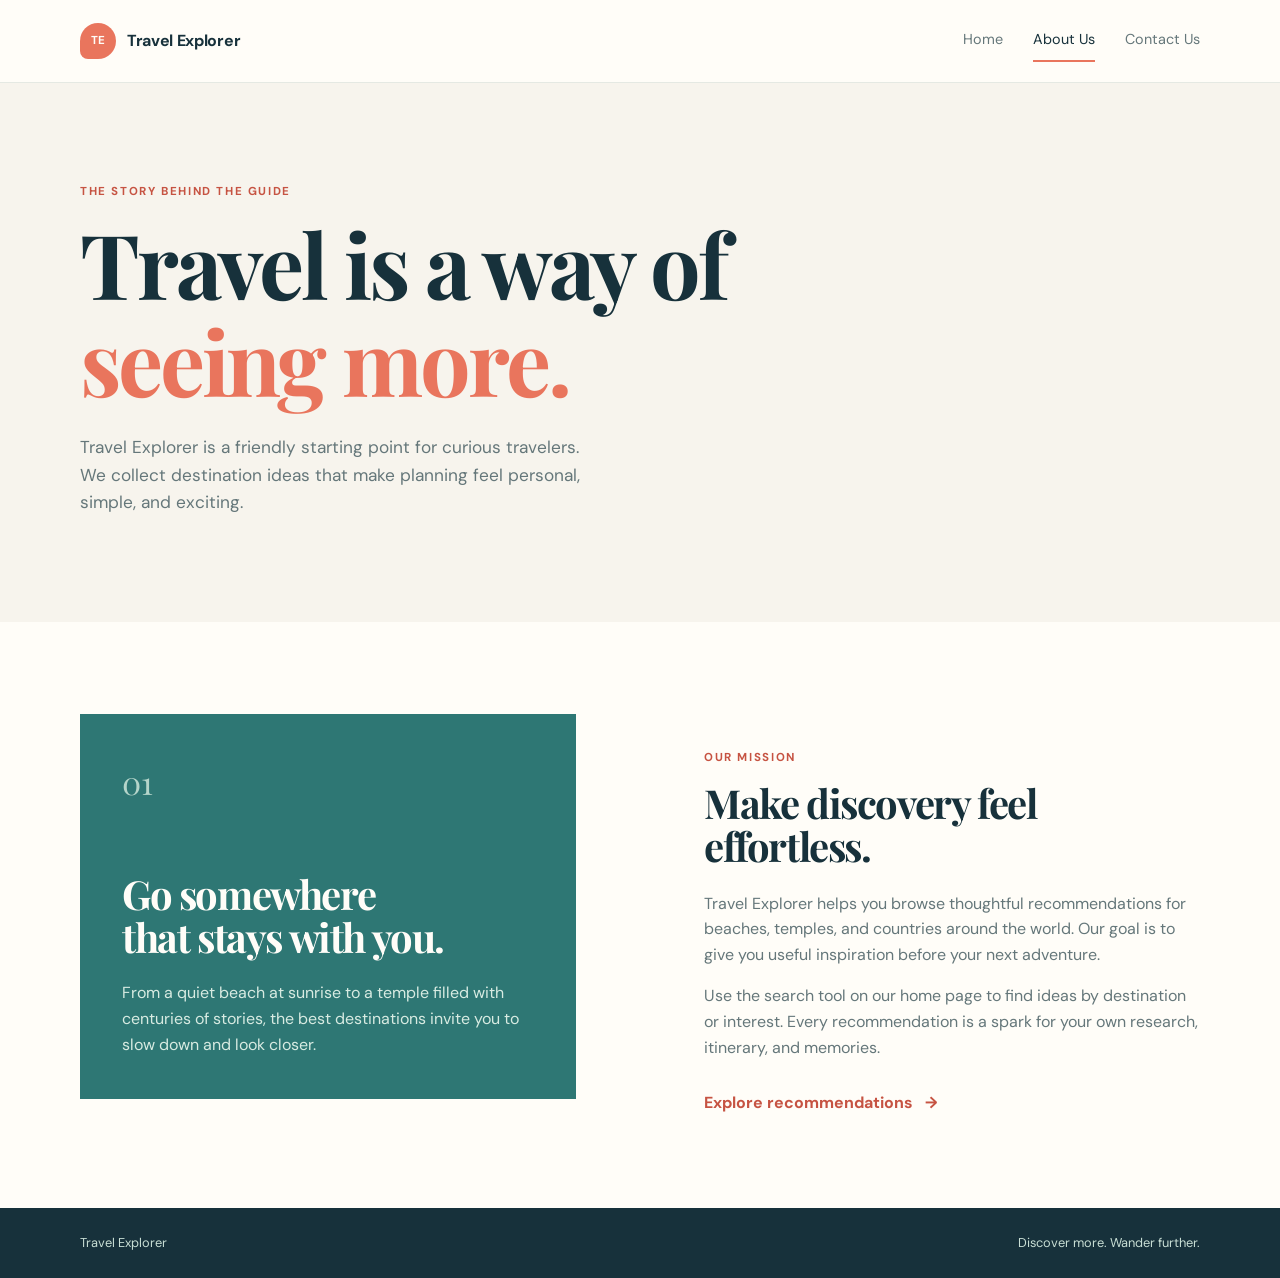
==== about.html @ ff7f37e8 "Initial travel recommendation website" ====
<!DOCTYPE html>
<html lang="en">
<head>
  <meta charset="UTF-8">
  <meta name="viewport" content="width=device-width, initial-scale=1.0">
  <meta name="description" content="Learn about Travel Explorer and our mission to make travel discovery more inspiring.">
  <title>About Us | Travel Explorer</title>
  <link rel="preconnect" href="https://fonts.googleapis.com">
  <link rel="preconnect" href="https://fonts.gstatic.com" crossorigin>
  <link href="https://fonts.googleapis.com/css2?family=DM+Sans:wght@400;500;700&family=Playfair+Display:wght@600;700&display=swap" rel="stylesheet">
  <link rel="stylesheet" href="style.css">
</head>
<body>
  <header class="site-header">
    <nav class="navbar container" aria-label="Main navigation">
      <a class="brand" href="index.html"><span class="brand-mark">TE</span><span>Travel Explorer</span></a>
      <div class="nav-links"><a href="index.html">Home</a><a class="active" href="about.html">About Us</a><a href="contact.html">Contact Us</a></div>
    </nav>
  </header>

  <main>
    <section class="page-intro page-intro-about">
      <div class="container narrow-content"><p class="eyebrow">The story behind the guide</p><h1>Travel is a way of<br><em>seeing more.</em></h1><p>Travel Explorer is a friendly starting point for curious travelers. We collect destination ideas that make planning feel personal, simple, and exciting.</p></div>
    </section>
    <section class="about-layout section container">
      <div class="about-highlight"><span class="big-number">01</span><h2>Go somewhere<br>that stays with you.</h2><p>From a quiet beach at sunrise to a temple filled with centuries of stories, the best destinations invite you to slow down and look closer.</p></div>
      <div class="about-copy"><p class="eyebrow">Our mission</p><h2>Make discovery feel effortless.</h2><p>Travel Explorer helps you browse thoughtful recommendations for beaches, temples, and countries around the world. Our goal is to give you useful inspiration before your next adventure.</p><p>Use the search tool on our home page to find ideas by destination or interest. Every recommendation is a spark for your own research, itinerary, and memories.</p><a class="text-link" href="index.html">Explore recommendations <span aria-hidden="true">→</span></a></div>
    </section>
  </main>
  <footer class="site-footer"><div class="container footer-content"><p>Travel Explorer</p><p>Discover more. Wander further.</p></div></footer>
</body>
</html>
---- style.css ----
:root {
  --ink: #17313b;
  --muted: #65777a;
  --cream: #f7f4ed;
  --paper: #fffdf8;
  --coral: #e9755d;
  --coral-dark: #c65342;
  --teal: #2e7774;
  --line: #dfe5df;
  --shadow: 0 18px 45px rgba(23, 49, 59, 0.11);
}

* { box-sizing: border-box; }
html { scroll-behavior: smooth; }
body { margin: 0; color: var(--ink); background: var(--paper); font-family: "DM Sans", sans-serif; line-height: 1.6; }
a { color: inherit; text-decoration: none; }
.container { width: min(1120px, calc(100% - 48px)); margin: 0 auto; }
.site-header { position: relative; z-index: 2; background: var(--paper); border-bottom: 1px solid rgba(223, 229, 223, .8); }
.navbar { min-height: 82px; display: flex; align-items: center; justify-content: space-between; gap: 24px; }
.brand { display: flex; align-items: center; gap: 11px; color: var(--ink); font-weight: 700; letter-spacing: -.02em; }
.brand-mark { display: grid; place-items: center; width: 36px; height: 36px; color: var(--paper); background: var(--coral); border-radius: 50% 50% 50% 8px; font-size: .72rem; }
.nav-links { display: flex; align-items: center; gap: 30px; font-size: .9rem; color: var(--muted); }
.nav-links a { padding: 8px 0; border-bottom: 2px solid transparent; transition: color .2s, border-color .2s; }
.nav-links a:hover, .nav-links a.active { color: var(--ink); border-color: var(--coral); }
.hero { position: relative; overflow: hidden; min-height: 560px; display: flex; align-items: center; background: var(--cream); }
.hero-content { position: relative; z-index: 1; padding: 76px 0 88px; }
.eyebrow { margin: 0 0 14px; color: var(--coral-dark); font-size: .72rem; font-weight: 700; letter-spacing: .14em; text-transform: uppercase; }
h1, h2 { margin: 0; font-family: "Playfair Display", Georgia, serif; line-height: 1.08; letter-spacing: -.035em; }
h1 { font-size: clamp(3.2rem, 7vw, 6.3rem); }
h1 em, .page-intro h1 em { color: var(--coral); font-style: normal; }
.hero-copy { max-width: 425px; margin: 28px 0 27px; color: var(--muted); font-size: 1.08rem; }
.search-form { display: flex; align-items: center; width: min(540px, 100%); padding: 7px 7px 7px 18px; background: var(--paper); border: 1px solid var(--line); box-shadow: var(--shadow); }
.search-icon { color: var(--coral); font-size: 1.6rem; line-height: 1; transform: rotate(-20deg); }
.search-form input { min-width: 0; flex: 1; padding: 12px; border: 0; outline: 0; color: var(--ink); background: transparent; font: inherit; }
.search-hint { margin: 12px 0 0 7px; color: var(--muted); font-size: .78rem; }
.button { border: 0; padding: 13px 22px; cursor: pointer; font: inherit; font-weight: 700; transition: transform .2s, background .2s; }
.button:hover { transform: translateY(-2px); }
.button-dark { color: var(--paper); background: var(--ink); }
.button-dark:hover { background: var(--teal); }
.hero-shape { position: absolute; border-radius: 50%; border: 1px solid rgba(46, 119, 116, .18); }
.hero-shape-one { width: 560px; height: 560px; right: -100px; top: -125px; background: rgba(229, 197, 142, .22); }
.hero-shape-two { width: 310px; height: 310px; right: 85px; top: 30px; background: rgba(46, 119, 116, .11); }
.hero-stamp { position: absolute; right: 17%; bottom: 78px; z-index: 1; display: grid; place-items: center; width: 148px; height: 148px; color: var(--teal); border: 1px solid var(--teal); border-radius: 50%; text-align: center; transform: rotate(12deg); }
.hero-stamp span { font-size: .58rem; letter-spacing: .23em; } .hero-stamp strong { font-family: "Playfair Display", Georgia, serif; font-size: 1.15rem; line-height: 1.05; }
.section { padding-top: 92px; padding-bottom: 92px; }
.section-heading { display: flex; align-items: end; justify-content: space-between; gap: 24px; margin-bottom: 34px; }
h2 { font-size: clamp(2rem, 4vw, 3.4rem); }
.result-message { margin: 0; color: var(--muted); font-size: .9rem; }
.recommendation-grid { display: grid; grid-template-columns: repeat(3, 1fr); gap: 22px; }
.recommendation-card { overflow: hidden; background: var(--paper); border: 1px solid var(--line); box-shadow: 0 7px 22px rgba(23, 49, 59, .05); transition: transform .25s, box-shadow .25s; }
.recommendation-card:hover { transform: translateY(-7px); box-shadow: var(--shadow); }
.card-image { width: 100%; height: 210px; object-fit: cover; display: block; background: var(--cream); }
.card-body { padding: 22px; } .card-category { color: var(--coral-dark); font-size: .7rem; font-weight: 700; letter-spacing: .14em; text-transform: uppercase; }
.card-body h3 { margin: 5px 0 9px; font-family: "Playfair Display", Georgia, serif; font-size: 1.55rem; line-height: 1.1; }
.card-body p { margin: 0; color: var(--muted); font-size: .92rem; }
.card-location { display: block; margin-top: 16px; color: var(--teal); font-size: .8rem; font-weight: 700; }
.no-results { grid-column: 1 / -1; padding: 42px; color: var(--muted); background: var(--cream); text-align: center; }
.page-intro { padding: 100px 0 105px; background: var(--cream); }
.narrow-content { max-width: 1120px; } .page-intro p:last-child { max-width: 510px; margin: 25px 0 0; color: var(--muted); font-size: 1.08rem; }
.about-layout { display: grid; grid-template-columns: 1fr 1fr; gap: clamp(50px, 10vw, 145px); align-items: start; }
.about-highlight { padding: 42px; background: var(--teal); color: var(--paper); }
.big-number { display: block; margin-bottom: 65px; color: #b5d5ca; font-family: "Playfair Display", Georgia, serif; font-size: 2rem; }
.about-highlight h2 { font-size: 2.5rem; } .about-highlight p { margin: 22px 0 0; color: #d8ebe2; }
.about-copy { padding-top: 35px; } .about-copy h2 { margin-bottom: 23px; font-size: 2.5rem; } .about-copy p:not(.eyebrow) { color: var(--muted); }
.text-link { display: inline-block; margin-top: 14px; color: var(--coral-dark); font-weight: 700; } .text-link span { margin-left: 8px; }
.contact-section { display: grid; grid-template-columns: .9fr 1.1fr; gap: clamp(50px, 12vw, 160px); align-items: start; }
.contact-intro h1 { font-size: clamp(3rem, 6vw, 5.5rem); } .contact-intro > p:not(.eyebrow) { max-width: 390px; margin-top: 26px; color: var(--muted); }
.contact-note { display: flex; gap: 12px; align-items: center; max-width: 300px; margin-top: 55px; padding-top: 18px; border-top: 1px solid var(--line); color: var(--teal); } .contact-note p { margin: 0; font-family: "Playfair Display", Georgia, serif; }
.contact-form { padding: 40px; background: var(--cream); } .form-heading { margin-bottom: 29px; } .form-heading h2 { font-size: 2.3rem; }
.contact-form label { display: block; margin: 18px 0 6px; font-size: .85rem; font-weight: 700; }
.contact-form input, .contact-form textarea { width: 100%; padding: 13px 14px; resize: vertical; border: 1px solid var(--line); outline-color: var(--teal); background: var(--paper); color: var(--ink); font: inherit; }
.contact-form .button { margin-top: 24px; } .success-message { min-height: 25px; margin: 16px 0 0; color: var(--teal); font-weight: 700; }
.site-footer { color: #c9dfd5; background: var(--ink); } .footer-content { display: flex; justify-content: space-between; padding: 25px 0; font-size: .8rem; } .footer-content p { margin: 0; }
.sr-only { position: absolute; width: 1px; height: 1px; padding: 0; overflow: hidden; clip: rect(0, 0, 0, 0); white-space: nowrap; border: 0; }
@media (max-width: 720px) {
  .container { width: min(100% - 32px, 560px); } .navbar { min-height: 72px; align-items: flex-start; padding-top: 16px; padding-bottom: 15px; flex-direction: column; gap: 10px; } .nav-links { width: 100%; justify-content: space-between; gap: 10px; font-size: .82rem; }
  .hero { min-height: 610px; align-items: flex-start; } .hero-content { padding-top: 70px; } h1 { font-size: clamp(3rem, 15vw, 5rem); } .hero-stamp { right: 12px; bottom: 22px; width: 112px; height: 112px; } .hero-stamp strong { font-size: .9rem; }
  .section { padding-top: 65px; padding-bottom: 65px; } .section-heading { display: block; } .result-message { margin-top: 16px; } .recommendation-grid { grid-template-columns: 1fr; }
  .page-intro { padding: 70px 0 75px; } .about-layout, .contact-section { grid-template-columns: 1fr; gap: 28px; } .about-copy { padding-top: 10px; } .about-highlight { padding: 28px; } .big-number { margin-bottom: 40px; } .contact-form { padding: 26px 20px; }
  .footer-content { display: block; } .footer-content p + p { margin-top: 5px; }
}
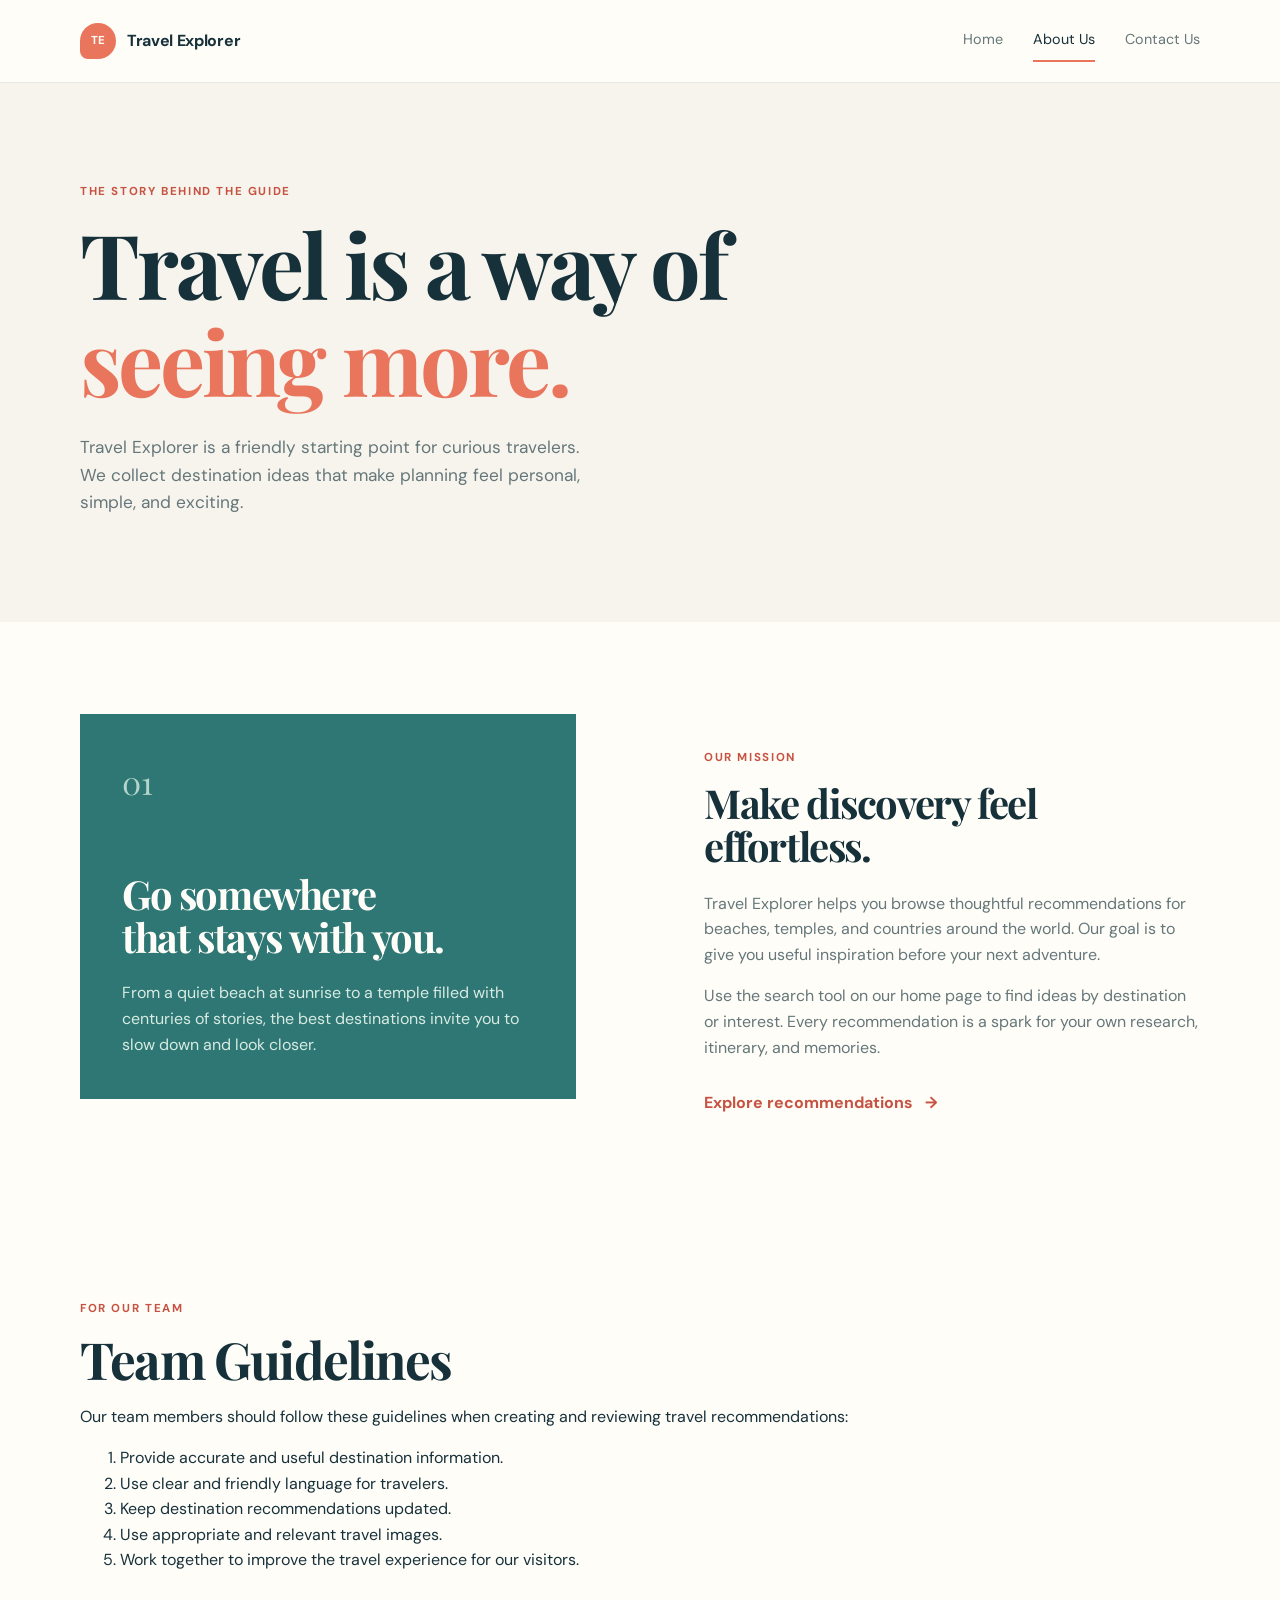
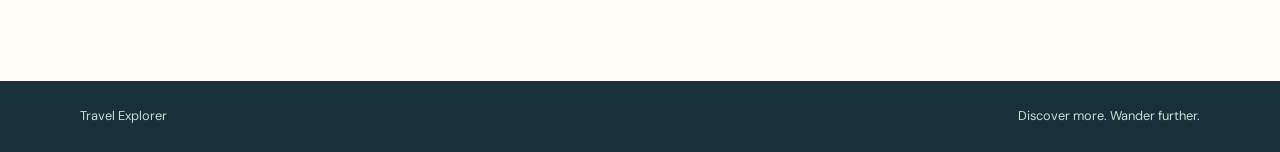
==== commit 09c2e36f: "Add team guidelines to About Us" ====
--- a/about.html
+++ b/about.html
@@ -26,6 +26,20 @@
       <div class="about-highlight"><span class="big-number">01</span><h2>Go somewhere<br>that stays with you.</h2><p>From a quiet beach at sunrise to a temple filled with centuries of stories, the best destinations invite you to slow down and look closer.</p></div>
       <div class="about-copy"><p class="eyebrow">Our mission</p><h2>Make discovery feel effortless.</h2><p>Travel Explorer helps you browse thoughtful recommendations for beaches, temples, and countries around the world. Our goal is to give you useful inspiration before your next adventure.</p><p>Use the search tool on our home page to find ideas by destination or interest. Every recommendation is a spark for your own research, itinerary, and memories.</p><a class="text-link" href="index.html">Explore recommendations <span aria-hidden="true">→</span></a></div>
     </section>
+    <section class="team-guidelines section container">
+      <div class="team-guidelines-copy">
+        <p class="eyebrow">For our team</p>
+        <h2>Team Guidelines</h2>
+        <p>Our team members should follow these guidelines when creating and reviewing travel recommendations:</p>
+      </div>
+      <ol class="team-guidelines-list">
+        <li>Provide accurate and useful destination information.</li>
+        <li>Use clear and friendly language for travelers.</li>
+        <li>Keep destination recommendations updated.</li>
+        <li>Use appropriate and relevant travel images.</li>
+        <li>Work together to improve the travel experience for our visitors.</li>
+      </ol>
+    </section>
   </main>
   <footer class="site-footer"><div class="container footer-content"><p>Travel Explorer</p><p>Discover more. Wander further.</p></div></footer>
 </body>
